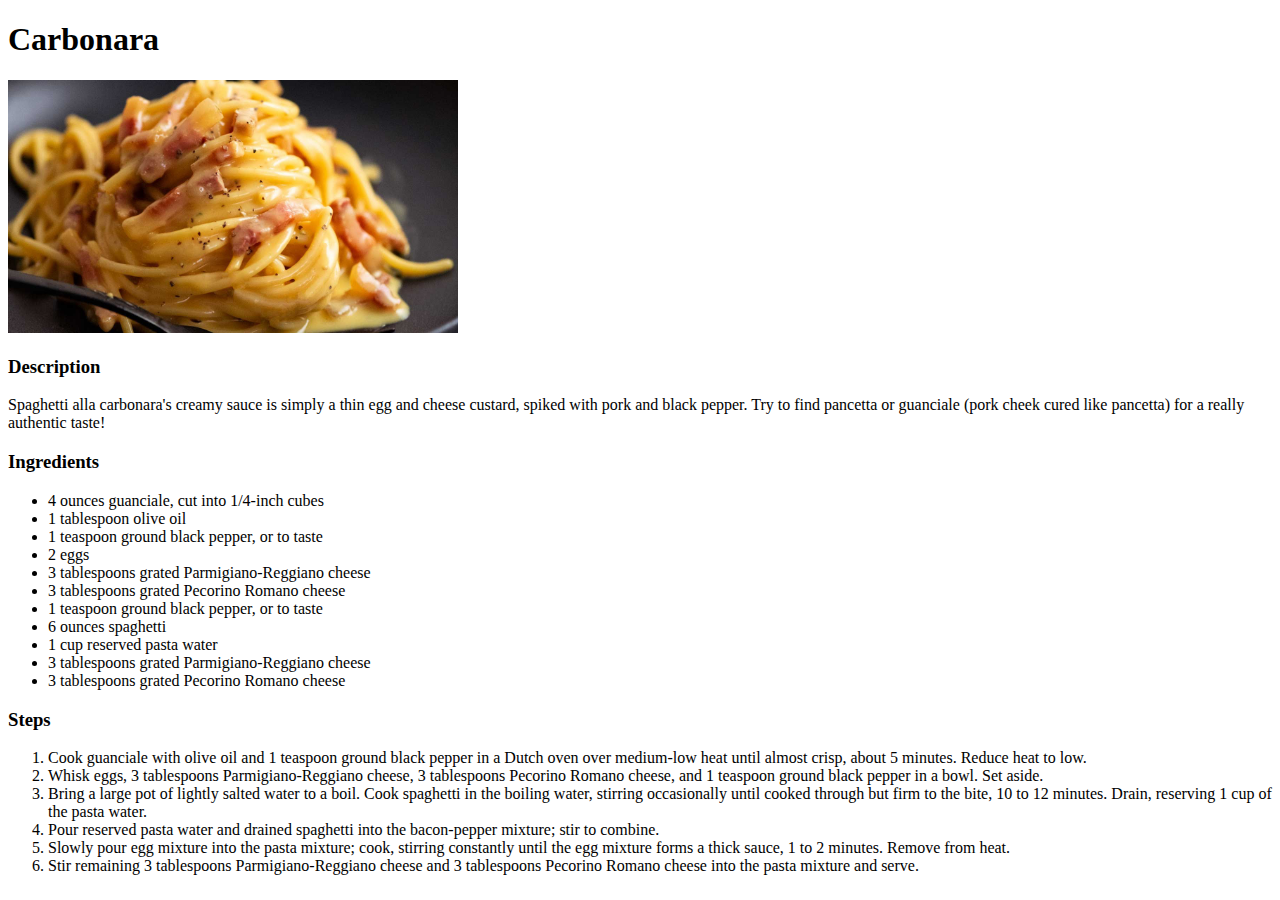
==== recipes/carbonara.html @ 8be214cb "Created my first web-based project" ====
<!DOCTYPE html>
<html lang="en">
<head>
    <meta charset="UTF-8">
    <meta name="viewport" content="width=device-width, initial-scale=1.0">
    <title>Carbonara Recipe</title>
</head>
<body>
    <h1>Carbonara</h1>
    <img src="../images/carbonara.jpg" alt="Carbonara" width="450">

    <h3>Description</h3>
    <p>Spaghetti alla carbonara's creamy sauce is simply a thin egg and cheese custard, spiked with pork and black pepper. 
        Try to find pancetta or guanciale (pork cheek cured like pancetta) for a really authentic taste!
    </p>

    <h3>Ingredients</h3>
    <ul>
        <li>4 ounces guanciale, cut into 1/4-inch cubes</li>
        <li>1 tablespoon olive oil</li>
        <li>1 teaspoon ground black pepper, or to taste</li>
        <li>2 eggs</li>
        <li>3 tablespoons grated Parmigiano-Reggiano cheese</li>
        <li>3 tablespoons grated Pecorino Romano cheese</li>
        <li>1 teaspoon ground black pepper, or to taste</li>
        <li>6 ounces spaghetti</li>
        <li>1 cup reserved pasta water</li>
        <li>3 tablespoons grated Parmigiano-Reggiano cheese</li>
        <li>3 tablespoons grated Pecorino Romano cheese</li>
    </ul>

    <h3>Steps</h3>
    <ol>
        <li>
            Cook guanciale with olive oil and 1 teaspoon ground black pepper in a Dutch oven over medium-low heat 
            until almost crisp, about 5 minutes. Reduce heat to low.
        </li>
        <li>
            Whisk eggs, 3 tablespoons Parmigiano-Reggiano cheese, 3 tablespoons Pecorino Romano cheese, and 1 
            teaspoon ground black pepper in a bowl. Set aside.
        </li>
        <li>
            Bring a large pot of lightly salted water to a boil. Cook spaghetti in the boiling water, stirring 
            occasionally until cooked through but firm to the bite, 10 to 12 minutes. Drain, reserving 1 cup of the pasta water.
        </li>
        <li>
            Pour reserved pasta water and drained spaghetti into the bacon-pepper mixture; stir to combine.
        </li>
        <li>
            Slowly pour egg mixture into the pasta mixture; cook, stirring constantly until the egg mixture forms a thick sauce, 1 to 2 minutes. Remove from heat.
        </li>
        <li>
            Stir remaining 3 tablespoons Parmigiano-Reggiano cheese and 3 tablespoons Pecorino Romano cheese into the pasta mixture and serve.
        </li>
    </ol>

</body>
</html>
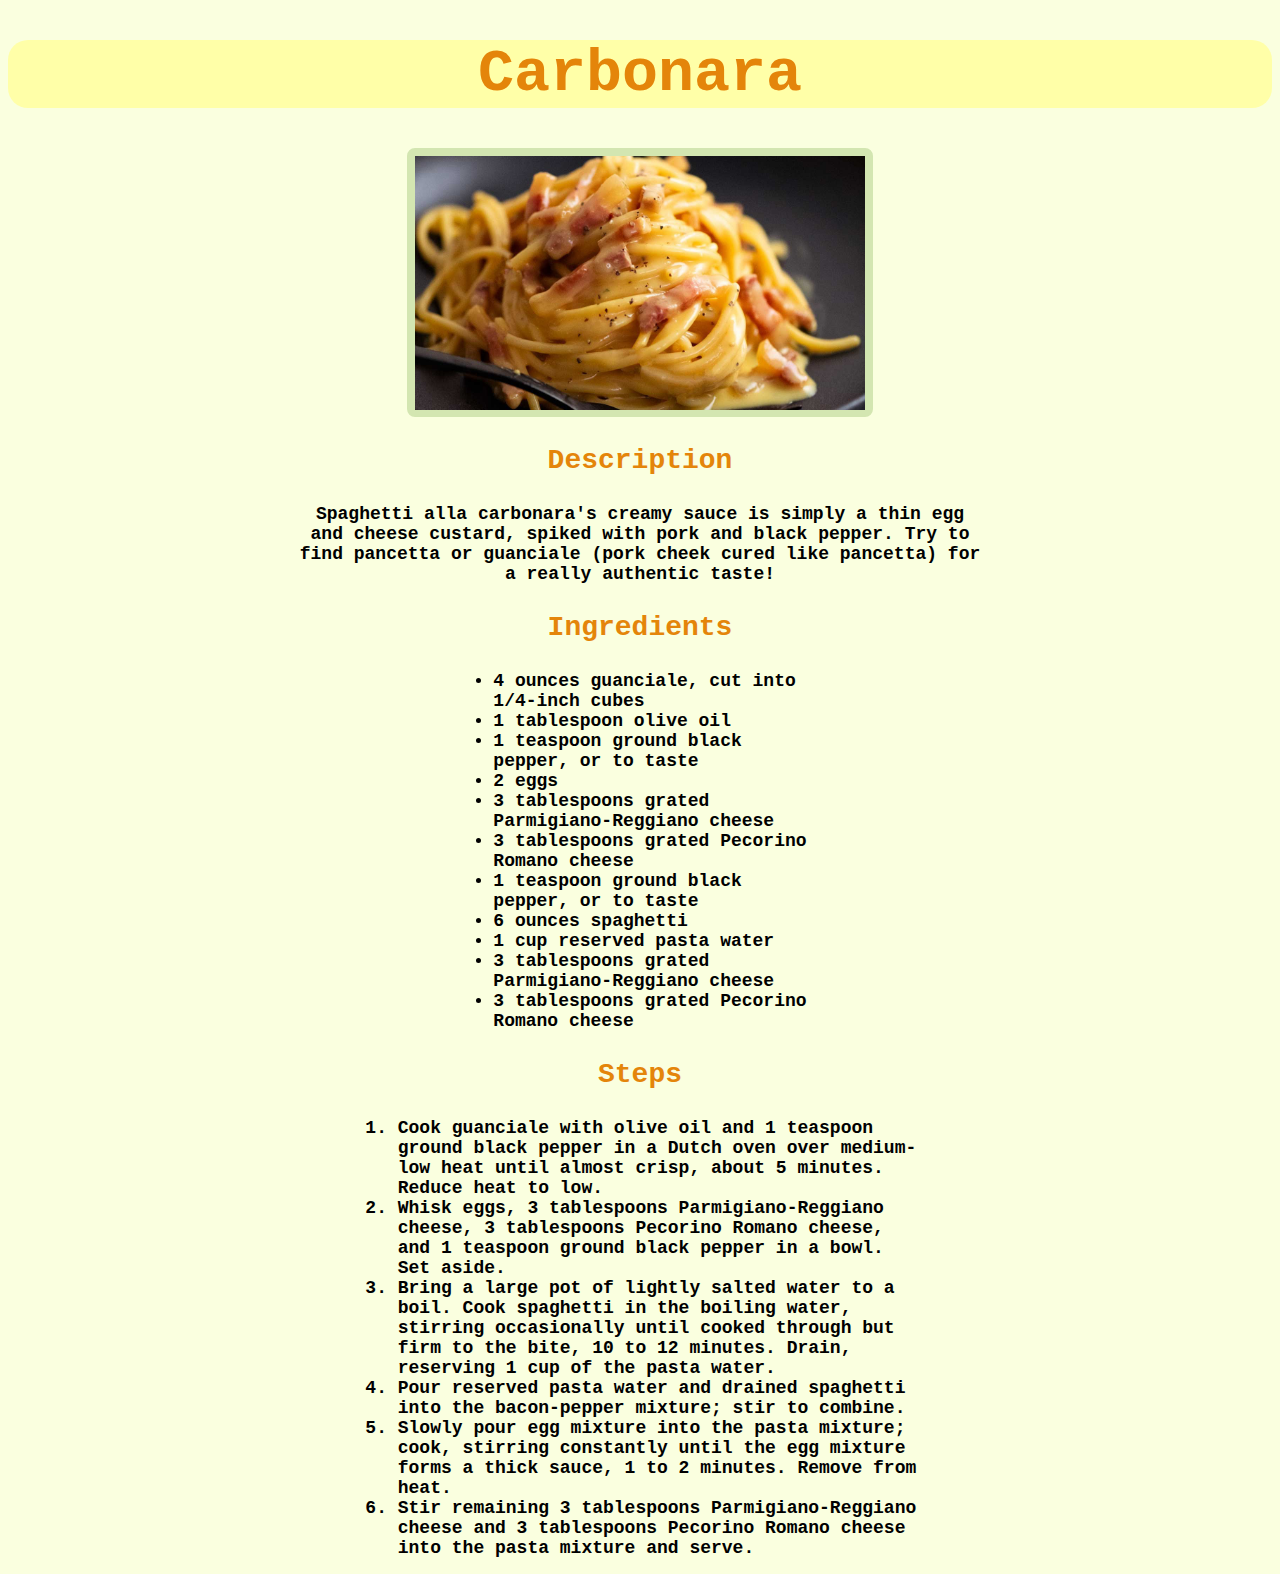
==== commit dd076d15: "Added styles on recipes pages. Created styles.css on recipes directory" ====
--- a/recipes/carbonara.html
+++ b/recipes/carbonara.html
@@ -3,56 +3,68 @@
 <head>
     <meta charset="UTF-8">
     <meta name="viewport" content="width=device-width, initial-scale=1.0">
+    <link rel="stylesheet" href="styles.css">
     <title>Carbonara Recipe</title>
 </head>
 <body>
-    <h1>Carbonara</h1>
-    <img src="../images/carbonara.jpg" alt="Carbonara" width="450">
+    <div class="header">
+        <h1>Carbonara</h1>
+    </div>
 
-    <h3>Description</h3>
-    <p>Spaghetti alla carbonara's creamy sauce is simply a thin egg and cheese custard, spiked with pork and black pepper. 
-        Try to find pancetta or guanciale (pork cheek cured like pancetta) for a really authentic taste!
-    </p>
+    <div class="image-holder">
+        <img src="../images/carbonara.jpg" alt="Carbonara" width="450">
+    </div>
 
-    <h3>Ingredients</h3>
-    <ul>
-        <li>4 ounces guanciale, cut into 1/4-inch cubes</li>
-        <li>1 tablespoon olive oil</li>
-        <li>1 teaspoon ground black pepper, or to taste</li>
-        <li>2 eggs</li>
-        <li>3 tablespoons grated Parmigiano-Reggiano cheese</li>
-        <li>3 tablespoons grated Pecorino Romano cheese</li>
-        <li>1 teaspoon ground black pepper, or to taste</li>
-        <li>6 ounces spaghetti</li>
-        <li>1 cup reserved pasta water</li>
-        <li>3 tablespoons grated Parmigiano-Reggiano cheese</li>
-        <li>3 tablespoons grated Pecorino Romano cheese</li>
-    </ul>
+    <div class="description-tab">
+        <h3>Description</h3>
+        <p>Spaghetti alla carbonara's creamy sauce is simply a thin egg and cheese custard, spiked with pork and black pepper. 
+           Try to find pancetta or guanciale (pork cheek cured like pancetta) for a really authentic taste!
+        </p>
+    </div>
+    
+    <div class="ingredients-tab">
+            <h3>Ingredients</h3>
+        <ul>
+            <li>4 ounces guanciale, cut into 1/4-inch cubes</li>
+            <li>1 tablespoon olive oil</li>
+            <li>1 teaspoon ground black pepper, or to taste</li>
+            <li>2 eggs</li>
+            <li>3 tablespoons grated Parmigiano-Reggiano cheese</li>
+            <li>3 tablespoons grated Pecorino Romano cheese</li>
+            <li>1 teaspoon ground black pepper, or to taste</li>
+            <li>6 ounces spaghetti</li>
+            <li>1 cup reserved pasta water</li>
+            <li>3 tablespoons grated Parmigiano-Reggiano cheese</li>
+            <li>3 tablespoons grated Pecorino Romano cheese</li>
+        </ul>
+    </div>
 
-    <h3>Steps</h3>
-    <ol>
-        <li>
-            Cook guanciale with olive oil and 1 teaspoon ground black pepper in a Dutch oven over medium-low heat 
-            until almost crisp, about 5 minutes. Reduce heat to low.
-        </li>
-        <li>
-            Whisk eggs, 3 tablespoons Parmigiano-Reggiano cheese, 3 tablespoons Pecorino Romano cheese, and 1 
-            teaspoon ground black pepper in a bowl. Set aside.
-        </li>
-        <li>
-            Bring a large pot of lightly salted water to a boil. Cook spaghetti in the boiling water, stirring 
-            occasionally until cooked through but firm to the bite, 10 to 12 minutes. Drain, reserving 1 cup of the pasta water.
-        </li>
-        <li>
-            Pour reserved pasta water and drained spaghetti into the bacon-pepper mixture; stir to combine.
-        </li>
-        <li>
-            Slowly pour egg mixture into the pasta mixture; cook, stirring constantly until the egg mixture forms a thick sauce, 1 to 2 minutes. Remove from heat.
-        </li>
-        <li>
-            Stir remaining 3 tablespoons Parmigiano-Reggiano cheese and 3 tablespoons Pecorino Romano cheese into the pasta mixture and serve.
-        </li>
-    </ol>
+    <div class="steps-tab">
+            <h3>Steps</h3>
+        <ol>
+            <li>
+                Cook guanciale with olive oil and 1 teaspoon ground black pepper in a Dutch oven over medium-low heat 
+                until almost crisp, about 5 minutes. Reduce heat to low.
+            </li>
+            <li>
+                Whisk eggs, 3 tablespoons Parmigiano-Reggiano cheese, 3 tablespoons Pecorino Romano cheese, and 1 
+                teaspoon ground black pepper in a bowl. Set aside.
+            </li>
+            <li>
+                Bring a large pot of lightly salted water to a boil. Cook spaghetti in the boiling water, stirring 
+                occasionally until cooked through but firm to the bite, 10 to 12 minutes. Drain, reserving 1 cup of the pasta water.
+            </li>
+            <li>
+                Pour reserved pasta water and drained spaghetti into the bacon-pepper mixture; stir to combine.
+            </li>
+            <li>
+                Slowly pour egg mixture into the pasta mixture; cook, stirring constantly until the egg mixture forms a thick sauce, 1 to 2 minutes. Remove from heat.
+            </li>
+            <li>
+                Stir remaining 3 tablespoons Parmigiano-Reggiano cheese and 3 tablespoons Pecorino Romano cheese into the pasta mixture and serve.
+            </li>
+        </ol>
 
+    </div>   
 </body>
 </html>--- a/recipes/styles.css
+++ b/recipes/styles.css
@@ -0,0 +1,125 @@
+body {
+    background-color: rgb(250, 255, 223);
+}
+
+.header {
+    background-color: rgb(255, 255, 168);
+    border-style: none;
+    border-radius: 20px;
+}
+
+.header h1 {
+    color: rgb(228, 133, 10);
+    font-size: 60px;
+    font-weight: bold;
+    font-family:'Courier New', Courier, monospace;
+    text-align: center;
+}
+
+.image-holder {
+    border-style: solid;
+    border-color: rgb(211, 230, 177);
+    border-width: 8px;
+    border-radius: 8px;
+    width:450px;
+    height:253px;
+    margin-left: auto;
+    margin-right: auto;
+}
+
+.image-holder #kare-kare {
+    width: 450px;
+    height: 253px;
+}
+
+.image-holder #sinigang {
+    width: 450px;
+    height: 253px;
+}
+
+.description-tab {
+   text-align: center;
+   margin-left: auto;
+   margin-right: auto;
+}
+
+.description-tab h3{
+    color: rgb(228, 133, 10);
+    font-size: 28px;
+    font-weight: bold;
+    font-family:'Courier New', Courier, monospace;
+}
+
+.description-tab p {
+    font-family:'Courier New', Courier, monospace;
+    font-size: 18px;
+    font-weight: 600;
+    margin-left: 23%;
+    margin-right: 23%;
+}
+
+.ingredients-tab {
+    text-align: center;
+    margin-left: auto;
+    margin-right: auto;
+}
+
+.ingredients-tab h3 {
+    color: rgb(228, 133, 10);
+    font-size: 28px;
+    font-weight: bold;
+    font-family:'Courier New', Courier, monospace;
+}
+
+.ingredients-tab ul {
+    text-align: center;
+    margin-left: 24%;
+    margin-right: 24%;
+    text-align: left;
+}
+
+.ingredients-tab #ul-karekare { 
+    margin-left: 30%;
+    margin-right: 24%;
+}
+
+.ingredients-tab #ul-sinigang {
+    margin-left: 30%;
+    margin-right: 24%;
+}
+
+.ingredients-tab li {
+    font-family:'Courier New', Courier, monospace;
+    font-size: 18px;
+    font-weight: 600;
+    margin-left: 23%;
+    margin-right: 23%;
+}
+
+.steps-tab {
+    text-align: center;
+    margin-left: auto;
+    margin-right: auto;
+}
+
+.steps-tab h3 {
+    color: rgb(228, 133, 10);
+    font-size: 28px;
+    font-weight: bold;
+    font-family:'Courier New', Courier, monospace;
+}
+
+.steps-tab li {
+    font-family:'Courier New', Courier, monospace;
+    font-size: 18px;
+    font-weight: 600;
+    margin-left: 23%;
+    margin-right: 23%;
+}
+
+.steps-tab ol {
+    text-align: center;
+    margin-left: 10%;
+    margin-right: 10%;
+    text-align: left;
+}
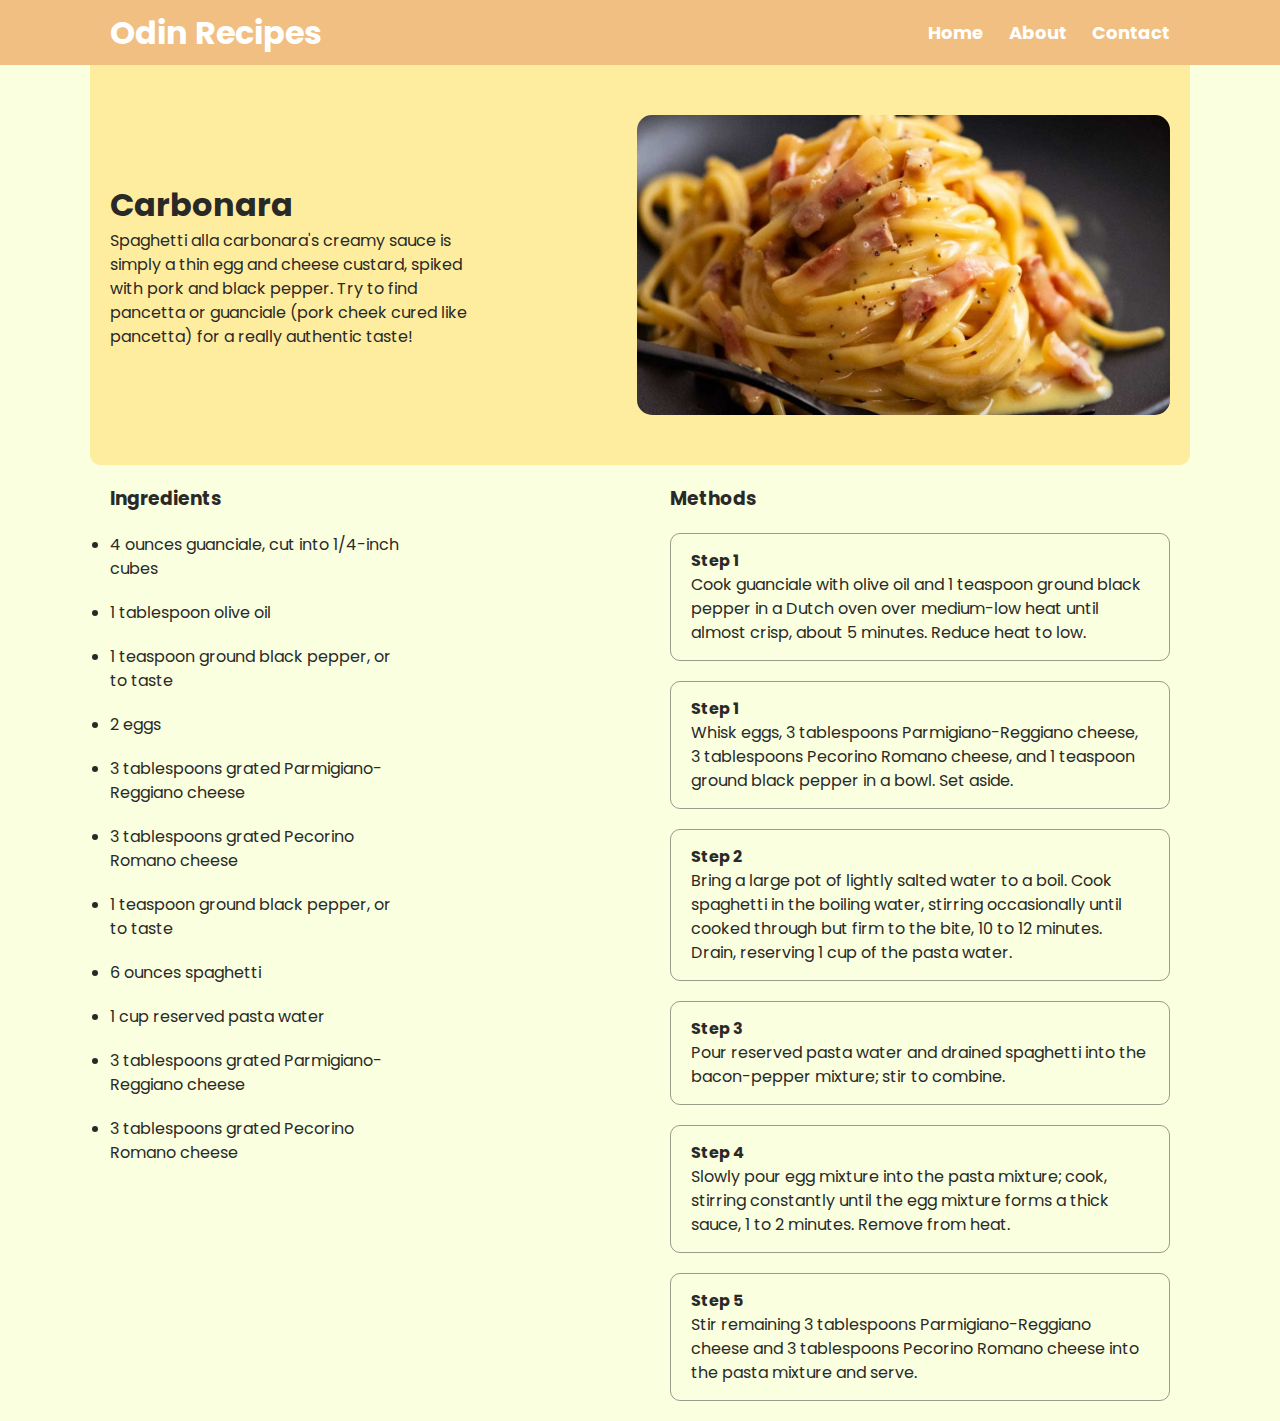
==== commit d32be0a2: "Redesigned all recipe pages following the layout of the main page." ====
--- a/recipes/carbonara.html
+++ b/recipes/carbonara.html
@@ -7,64 +7,90 @@
     <title>Carbonara Recipe</title>
 </head>
 <body>
-    <div class="header">
-        <h1>Carbonara</h1>
-    </div>
+    <nav class="navbar">
+        <div class="container">
+            <div class="logo">Odin Recipes</div>
+            <ul class="nav">
+                <li>
+                    <a href="#">Home</a>
+                </li>
+                <li>
+                    <a href="#">About</a>
+                </li>
+                <li>
+                    <a href="#">Contact</a>
+                </li>
+            </ul>
+        </div>
+    </nav>
 
-    <div class="image-holder">
-        <img src="../images/carbonara.jpg" alt="Carbonara" width="450">
-    </div>
+    <header class="header">
+        <div class="container">
+            <div>
+                <h1>Carbonara</h1>
+                <p>
+                    Spaghetti alla carbonara's creamy sauce is simply a 
+                    thin egg and cheese custard, spiked with pork and black pepper. 
+                    Try to find pancetta or guanciale (pork cheek cured like pancetta) 
+                    for a really authentic taste!
+                </p>
+            </div>
+            <img src="../images/carbonara.jpg" alt="Carbonara" width="450">
+        </div>
+    </header>
 
-    <div class="description-tab">
-        <h3>Description</h3>
-        <p>Spaghetti alla carbonara's creamy sauce is simply a thin egg and cheese custard, spiked with pork and black pepper. 
-           Try to find pancetta or guanciale (pork cheek cured like pancetta) for a really authentic taste!
-        </p>
-    </div>
-    
-    <div class="ingredients-tab">
-            <h3>Ingredients</h3>
-        <ul>
-            <li>4 ounces guanciale, cut into 1/4-inch cubes</li>
-            <li>1 tablespoon olive oil</li>
-            <li>1 teaspoon ground black pepper, or to taste</li>
-            <li>2 eggs</li>
-            <li>3 tablespoons grated Parmigiano-Reggiano cheese</li>
-            <li>3 tablespoons grated Pecorino Romano cheese</li>
-            <li>1 teaspoon ground black pepper, or to taste</li>
-            <li>6 ounces spaghetti</li>
-            <li>1 cup reserved pasta water</li>
-            <li>3 tablespoons grated Parmigiano-Reggiano cheese</li>
-            <li>3 tablespoons grated Pecorino Romano cheese</li>
-        </ul>
-    </div>
+    <section class="section">
+        <div class="container">
+            <div class="column ingredients">
+                <h3>Ingredients</h3>
+                <ul>
+                    <li>4 ounces guanciale, cut into 1/4-inch cubes</li>
+                    <li>1 tablespoon olive oil</li>
+                    <li>1 teaspoon ground black pepper, or to taste</li>
+                    <li>2 eggs</li>
+                    <li>3 tablespoons grated Parmigiano-Reggiano cheese</li>
+                    <li>3 tablespoons grated Pecorino Romano cheese</li>
+                    <li>1 teaspoon ground black pepper, or to taste</li>
+                    <li>6 ounces spaghetti</li>
+                    <li>1 cup reserved pasta water</li>
+                    <li>3 tablespoons grated Parmigiano-Reggiano cheese</li>
+                    <li>3 tablespoons grated Pecorino Romano cheese</li>
+                </ul>
+            </div>
 
-    <div class="steps-tab">
-            <h3>Steps</h3>
-        <ol>
-            <li>
-                Cook guanciale with olive oil and 1 teaspoon ground black pepper in a Dutch oven over medium-low heat 
-                until almost crisp, about 5 minutes. Reduce heat to low.
-            </li>
-            <li>
-                Whisk eggs, 3 tablespoons Parmigiano-Reggiano cheese, 3 tablespoons Pecorino Romano cheese, and 1 
-                teaspoon ground black pepper in a bowl. Set aside.
-            </li>
-            <li>
-                Bring a large pot of lightly salted water to a boil. Cook spaghetti in the boiling water, stirring 
-                occasionally until cooked through but firm to the bite, 10 to 12 minutes. Drain, reserving 1 cup of the pasta water.
-            </li>
-            <li>
-                Pour reserved pasta water and drained spaghetti into the bacon-pepper mixture; stir to combine.
-            </li>
-            <li>
-                Slowly pour egg mixture into the pasta mixture; cook, stirring constantly until the egg mixture forms a thick sauce, 1 to 2 minutes. Remove from heat.
-            </li>
-            <li>
-                Stir remaining 3 tablespoons Parmigiano-Reggiano cheese and 3 tablespoons Pecorino Romano cheese into the pasta mixture and serve.
-            </li>
-        </ol>
-
-    </div>   
+            <div class="column methods">
+                <h3>Methods</h3>
+                <ol>
+                    <li>
+                        <h4>Step 1</h4>
+                        Cook guanciale with olive oil and 1 teaspoon ground black pepper in a Dutch oven over medium-low heat 
+                        until almost crisp, about 5 minutes. Reduce heat to low.
+                    </li>
+                    <li>
+                        <h4>Step 1</h4>
+                        Whisk eggs, 3 tablespoons Parmigiano-Reggiano cheese, 3 tablespoons Pecorino Romano cheese, and 1 
+                        teaspoon ground black pepper in a bowl. Set aside.
+                    </li>
+                    <li>
+                        <h4>Step 2</h4>
+                        Bring a large pot of lightly salted water to a boil. Cook spaghetti in the boiling water, stirring 
+                        occasionally until cooked through but firm to the bite, 10 to 12 minutes. Drain, reserving 1 cup of the pasta water.
+                    </li>
+                    <li>
+                        <h4>Step 3</h4>
+                        Pour reserved pasta water and drained spaghetti into the bacon-pepper mixture; stir to combine.
+                    </li>
+                    <li>
+                        <h4>Step 4</h4>
+                        Slowly pour egg mixture into the pasta mixture; cook, stirring constantly until the egg mixture forms a thick sauce, 1 to 2 minutes. Remove from heat.
+                    </li>
+                    <li>
+                        <h4>Step 5</h4>
+                        Stir remaining 3 tablespoons Parmigiano-Reggiano cheese and 3 tablespoons Pecorino Romano cheese into the pasta mixture and serve.
+                    </li>
+                </ol>
+            </div>
+        </div>
+    </section>
 </body>
 </html>--- a/recipes/styles.css
+++ b/recipes/styles.css
@@ -1,125 +1,124 @@
+@import url('https://fonts.googleapis.com/css2?family=Poppins:wght@400;700&display=swap');
+
+*::before,
+*::after,
+* {
+    box-sizing: border-box;
+    margin: 0;
+    padding: 0;
+}
+
 body {
     background-color: rgb(250, 255, 223);
+    font-family: 'Poppins', sans-serif ;
+    font-size: 16px;
+    line-height: 1.5;
+    color: rgb(41, 41, 40);
+}
+
+a {
+    text-decoration: none;
+    color: inherit;
+}
+
+.container {
+    max-width: 1100px;
+    margin: 0 auto;
+    padding: 0 20px;
+}
+
+.navbar {
+    background-color: rgb(241, 191, 130);
+    height: 65px;
+}
+
+.navbar .container ul {
+    list-style-type: none;
+}
+
+.navbar .container {
+    height: 100%;
+    display: flex;
+    justify-content: space-between;
+    align-items: center;
+}
+
+.navbar .container .logo {
+    font-size: 2rem;
+    font-weight: bold;
+    color: #fff;
+}
+
+.navbar .container ul {
+    display: flex;
+    gap: 25px;
+    color: #fff;
+    font-weight: bold;
+    font-size: 18px;
+}
+
+.navbar .container .nav a:hover {
+    color: rgb(92, 75, 75);
 }
 
 .header {
-    background-color: rgb(255, 255, 168);
-    border-style: none;
-    border-radius: 20px;
+    background-color: rgb(255, 237, 159);
+    width: 1100px;
+    height: 400px;
+    margin: 0 auto;
+    border-bottom-left-radius: 10px;
+    border-bottom-right-radius: 10px;
 }
 
-.header h1 {
-    color: rgb(228, 133, 10);
-    font-size: 60px;
-    font-weight: bold;
-    font-family:'Courier New', Courier, monospace;
-    text-align: center;
+.header .container {
+    height: 100%;
+    width: inherit;
+    display: flex;
+    justify-content: space-between;
+    align-items: center;
+    gap: 150px;
 }
 
-.image-holder {
-    border-style: solid;
-    border-color: rgb(211, 230, 177);
-    border-width: 8px;
-    border-radius: 8px;
-    width:450px;
-    height:253px;
-    margin-left: auto;
-    margin-right: auto;
+.header .container img {
+    float: left;
+    width:  600px;
+    height: 300px;
+    object-fit: cover;
+
+    border-radius: 15px;
 }
 
-.image-holder #kare-kare {
-    width: 450px;
-    height: 253px;
+.section {
+    margin-top: 20px;
 }
 
-.image-holder #sinigang {
-    width: 450px;
-    height: 253px;
+.section .container {
+    display: flex;
+    justify-content: space-between;
 }
 
-.description-tab {
-   text-align: center;
-   margin-left: auto;
-   margin-right: auto;
+.section .container h3 {
+    margin-bottom: 20px;
 }
 
-.description-tab h3{
-    color: rgb(228, 133, 10);
-    font-size: 28px;
-    font-weight: bold;
-    font-family:'Courier New', Courier, monospace;
+.section .container li {
+    margin-bottom: 20px;
 }
 
-.description-tab p {
-    font-family:'Courier New', Courier, monospace;
-    font-size: 18px;
-    font-weight: 600;
-    margin-left: 23%;
-    margin-right: 23%;
+.section .container .column.ingredients {
+    flex-basis: 300px;
 }
 
-.ingredients-tab {
-    text-align: center;
-    margin-left: auto;
-    margin-right: auto;
+.section .container .column.methods {
+    flex-basis: 500px
 }
 
-.ingredients-tab h3 {
-    color: rgb(228, 133, 10);
-    font-size: 28px;
-    font-weight: bold;
-    font-family:'Courier New', Courier, monospace;
+.section .container .column.methods ol {
+    list-style: none;
 }
 
-.ingredients-tab ul {
-    text-align: center;
-    margin-left: 24%;
-    margin-right: 24%;
-    text-align: left;
-}
-
-.ingredients-tab #ul-karekare { 
-    margin-left: 30%;
-    margin-right: 24%;
-}
-
-.ingredients-tab #ul-sinigang {
-    margin-left: 30%;
-    margin-right: 24%;
-}
-
-.ingredients-tab li {
-    font-family:'Courier New', Courier, monospace;
-    font-size: 18px;
-    font-weight: 600;
-    margin-left: 23%;
-    margin-right: 23%;
-}
-
-.steps-tab {
-    text-align: center;
-    margin-left: auto;
-    margin-right: auto;
-}
-
-.steps-tab h3 {
-    color: rgb(228, 133, 10);
-    font-size: 28px;
-    font-weight: bold;
-    font-family:'Courier New', Courier, monospace;
-}
-
-.steps-tab li {
-    font-family:'Courier New', Courier, monospace;
-    font-size: 18px;
-    font-weight: 600;
-    margin-left: 23%;
-    margin-right: 23%;
-}
-
-.steps-tab ol {
-    text-align: center;
-    margin-left: 10%;
-    margin-right: 10%;
-    text-align: left;
-}
+.section .container .column.methods ol li {
+    border: 1px solid rgba(0, 0, 0, 0.384);
+    padding: 15px 20px;
+    border-radius: 10px;
+}